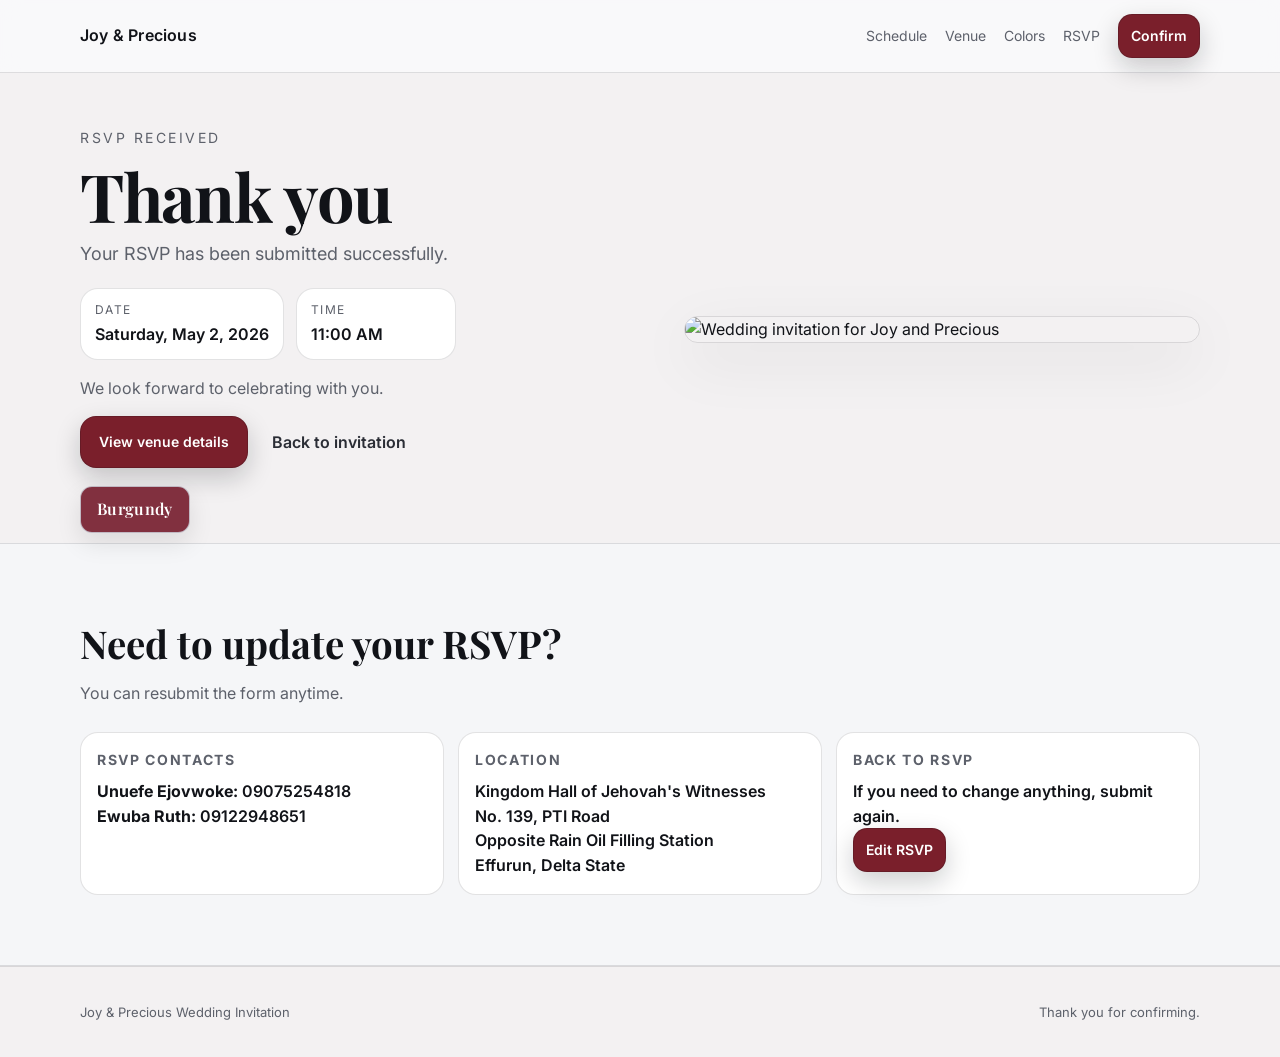
==== thank-you.html @ bad20674 "website" ====
<!-- thank-you.html
Place this file in the same folder as your index.html
Then set your form hidden _next to: thank-you.html

Example:
<input type="hidden" name="_next" value="thank-you.html" />
-->

<!doctype html>
<html lang="en">
<head>
  <meta charset="utf-8" />
  <meta name="viewport" content="width=device-width, initial-scale=1" />
  <title>Thank You | Joy & Precious</title>
  <meta name="description" content="Thank you page for RSVP submission." />
  <link rel="preconnect" href="https://fonts.googleapis.com">
  <link rel="preconnect" href="https://fonts.gstatic.com" crossorigin>
  <link href="https://fonts.googleapis.com/css2?family=Playfair+Display:wght@500;600;700&family=Inter:wght@300;400;500;600&display=swap" rel="stylesheet">
  <link rel="stylesheet" href="styles.css" />
</head>

<body>
  <a class="skip" href="#content">Skip to content</a>

  <header class="topbar">
    <div class="container topbar__inner">
      <div class="brand" aria-label="Site name">Joy &amp; Precious</div>
      <nav class="nav" aria-label="Primary">
        <a href="index.html#timeline">Schedule</a>
        <a href="index.html#details">Venue</a>
        <a href="index.html#colors">Colors</a>
        <a href="index.html#rsvp">RSVP</a>
        <a class="btn btn--small" href="index.html#rsvp">Confirm</a>
      </nav>
      <button class="navbtn" type="button" aria-label="Open menu" aria-expanded="false">
        <span></span><span></span><span></span>
      </button>
    </div>
  </header>

  <main id="content">
    <section class="hero">
      <div class="container hero__grid">
        <div class="hero__copy">
          <p class="eyebrow reveal">RSVP received</p>

          <h1 class="reveal delay-1">Thank you</h1>

          <p class="lead reveal delay-2">
            Your RSVP has been submitted successfully.
          </p>

          <div class="pillrow reveal delay-3">
            <div class="pill">
              <div class="pill__label">Date</div>
              <div class="pill__value">Saturday, May 2, 2026</div>
            </div>
            <div class="pill">
              <div class="pill__label">Time</div>
              <div class="pill__value">11:00 AM</div>
            </div>
          </div>

          <p class="note reveal delay-4">
            We look forward to celebrating with you.
          </p>

          <div class="hero__cta reveal delay-5">
            <a class="btn" href="index.html#details">View venue details</a>
            <a class="link" href="index.html">Back to invitation</a>
          </div>

          <div class="reveal delay-6" style="margin-top: 18px;">
            <span class="badgeColor" aria-label="Color of the day">Burgundy</span>
          </div>
        </div>

        <div class="hero__media reveal delay-2" role="img" aria-label="Wedding invitation artwork">
          <img
            src="assets/img/invitation.png"
            alt="Wedding invitation for Joy and Precious"
            loading="eager"
          />
        </div>
      </div>
    </section>

    <section class="section section--alt">
      <div class="container">
        <div class="section__head">
          <h2 class="reveal">Need to update your RSVP?</h2>
          <p class="subhead reveal delay-1">You can resubmit the form anytime.</p>
        </div>

        <div class="cards">
          <article class="card reveal">
            <h3>RSVP contacts</h3>
            <p><strong>Unuefe Ejovwoke:</strong> 09075254818</p>
            <p><strong>Ewuba Ruth:</strong> 09122948651</p>
          </article>

          <article class="card reveal delay-1">
            <h3>Location</h3>
            <p>
              Kingdom Hall of Jehovah's Witnesses<br>
              No. 139, PTI Road<br>
              Opposite Rain Oil Filling Station<br>
              Effurun, Delta State
            </p>
          </article>

          <article class="card reveal delay-2">
            <h3>Back to RSVP</h3>
            <p>If you need to change anything, submit again.</p>
            <a class="btn btn--small" href="index.html#rsvp">Edit RSVP</a>
          </article>
        </div>
      </div>
    </section>
  </main>

  <footer class="footer">
    <div class="container footer__inner">
      <p>Joy &amp; Precious Wedding Invitation</p>
      <p class="muted">Thank you for confirming.</p>
    </div>
  </footer>

  <script>
    // Mobile nav (same behavior)
    (() => {
      const navBtn = document.querySelector('.navbtn');
      const nav = document.querySelector('.nav');
      if (!navBtn || !nav) return;

      navBtn.addEventListener('click', () => {
        const isOpen = nav.classList.toggle('open');
        navBtn.setAttribute('aria-expanded', String(isOpen));
      });

      nav.querySelectorAll('a').forEach(a => {
        a.addEventListener('click', () => {
          nav.classList.remove('open');
          navBtn.setAttribute('aria-expanded', 'false');
        });
      });

      // Reveal
      const revealEls = Array.from(document.querySelectorAll('.reveal'));
      const io = new IntersectionObserver((entries) => {
        entries.forEach(e => {
          if (e.isIntersecting) e.target.classList.add('is-visible');
        });
      }, { threshold: 0.16 });
      revealEls.forEach(el => io.observe(el));
    })();
  </script>

  <style>
    /* Small badge that matches your bottom-right box style */
    .badgeColor{
      display:inline-flex;
      align-items:center;
      justify-content:center;
      padding:10px 16px;
      border-radius:12px;
      background: rgba(120, 32, 48, 0.92); /* burgundy */
      border: 1px solid rgba(200, 200, 210, 0.9); /* silver/grey */
      color: #fff;
      font-family: "Playfair Display", serif;
      font-weight: 600;
      letter-spacing: 0.02em;
      box-shadow: 0 10px 24px rgba(20,20,24,0.10);
    }
  </style>
</body>
</html>
---- styles.css ----
/* Clean minimal wedding invite template
   Fonts: Playfair Display (headings), Inter (body)
*/

:root{
  --bg: #f3f1f2;
  --panel: #ffffff;
  --text: #111318;
  --muted: #5d616b;
  --line: rgba(17,19,24,.12);
  --shadow: 0 18px 60px rgba(17,19,24,.08);
  --radius: 18px;
  --radius2: 26px;
  --accent: #7a1f2b;
  --accent2: #2a2d35;
}

*{ box-sizing:border-box; }
html,body{ height:100%; }
body{
  margin:0;
  background: var(--bg);
  color: var(--text);
  font-family: Inter, system-ui, -apple-system, Segoe UI, Roboto, Helvetica, Arial, "Apple Color Emoji","Segoe UI Emoji";
  line-height:1.55;
}

img{ max-width:100%; display:block; border-radius: var(--radius2); }
a{ color:inherit; text-decoration:none; }
code{ font-family: ui-monospace, SFMono-Regular, Menlo, Monaco, Consolas, "Liberation Mono","Courier New", monospace; }

.container{
  width:min(1120px, calc(100% - 40px));
  margin-inline:auto;
}

.skip{
  position:absolute;
  left:-999px;
  top:10px;
  background:#fff;
  padding:10px 12px;
  border-radius:12px;
  border:1px solid var(--line);
}
.skip:focus{ left:10px; z-index:1000; }

.topbar{
  position:sticky;
  top:0;
  z-index:50;
  background: rgba(251,251,252,.75);
  backdrop-filter: blur(10px);
  border-bottom: 1px solid var(--line);
}
.topbar__inner{
  display:flex;
  align-items:center;
  justify-content:space-between;
  padding:14px 0;
}
.brand{
  font-weight:600;
  letter-spacing:.2px;
}
.nav{
  display:flex;
  align-items:center;
  gap:18px;
  font-size:14px;
  color: var(--muted);
}
.nav a:hover{ color: var(--text); }

.navbtn{
  display:none;
  width:42px;
  height:42px;
  border:1px solid var(--line);
  background: var(--panel);
  border-radius: 14px;
  padding:10px;
}
.navbtn span{
  display:block;
  height:2px;
  background: var(--text);
  margin:5px 0;
  border-radius:10px;
}

.btn{
  display:inline-flex;
  align-items:center;
  justify-content:center;
  padding:14px 18px;
  border-radius: 16px;
  border:1px solid rgba(11,13,18,.18);
  background: var(--accent);
  color: #fff;
  font-weight:600;
  font-size:14px;
  transition: transform .18s ease, filter .18s ease;
  box-shadow: 0 10px 26px rgba(11,13,18,.20);
}
.btn:hover{ transform: translateY(-1px); filter: brightness(1.02); }
.btn:active{ transform: translateY(0); }
.btn--small{ padding:10px 12px; border-radius: 14px; }

.link{
  display:inline-flex;
  align-items:center;
  gap:10px;
  font-weight:600;
  color: var(--accent2);
  padding:10px 12px;
  border-radius: 14px;
}
.link:hover{ background: rgba(11,13,18,.05); }

.hero{
  padding: 54px 0 10px;
}
.hero__grid{
  display:grid;
  grid-template-columns: 1.05fr .95fr;
  gap: 34px;
  align-items:center;
}
.eyebrow{
  color: var(--muted);
  font-size: 14px;
  letter-spacing: .18em;
  text-transform: uppercase;
  margin:0 0 14px;
}
h1{
  font-family: "Playfair Display", serif;
  font-size: clamp(40px, 5.2vw, 72px);
  line-height:1.02;
  margin: 0 0 10px;
  letter-spacing: -.02em;
}
.lead{
  font-size: 18px;
  color: var(--muted);
  margin: 0 0 20px;
}
.hero__cta{
  display:flex;
  gap: 12px;
  align-items:center;
  flex-wrap:wrap;
  margin-top: 10px;
}
.note{
  color: var(--muted);
  margin-top: 16px;
}
.hero__media img{
  border-radius: 34px;
  box-shadow: var(--shadow);
  border: 1px solid var(--line);
}

.pillrow{
  display:flex;
  gap: 12px;
  flex-wrap:wrap;
  margin-top: 14px;
}
.pill{
  background: var(--panel);
  border:1px solid var(--line);
  border-radius: 18px;
  padding: 12px 14px;
  min-width: 160px;
}
.pill__label{
  color: var(--muted);
  font-size: 12px;
  letter-spacing: .12em;
  text-transform: uppercase;
}
.pill__value{
  font-weight: 600;
  margin-top: 2px;
}

.section{
  padding: 70px 0;
}
.section--alt{
  background: #f5f6f8;
  border-top: 1px solid var(--line);
  border-bottom: 1px solid var(--line);
}
.section__head{
  margin-bottom: 26px;
}
.section__head h2{
  font-family: "Playfair Display", serif;
  font-size: clamp(28px, 3vw, 42px);
  margin:0 0 8px;
}
.subhead{
  color: var(--muted);
  margin:0;
}

.timeline{
  display:grid;
  grid-template-columns: repeat(3, 1fr);
  gap: 14px;
}
.timeline__item{
  background: var(--panel);
  border:1px solid var(--line);
  border-radius: var(--radius);
  padding: 16px 16px;
  box-shadow: 0 6px 24px rgba(11,13,18,.05);
}
.timeline__time{
  font-weight: 700;
}
.timeline__text{
  color: var(--muted);
  margin-top: 6px;
}

.split{
  display:grid;
  grid-template-columns: 1.1fr .9fr;
  gap: 28px;
  align-items:start;
}
.split__copy p{
  color: var(--muted);
  font-size: 16px;
  margin: 0 0 18px;
  max-width: 60ch;
}
.cards{
  display:grid;
  grid-template-columns: repeat(3, 1fr);
  gap: 14px;
}
.card{
  background: var(--panel);
  border:1px solid var(--line);
  border-radius: var(--radius);
  padding: 16px 16px;
}
.card h3{
  margin: 0 0 8px;
  font-size: 14px;
  letter-spacing:.12em;
  text-transform: uppercase;
  color: var(--muted);
}
.card p{ margin:0; font-weight:600; }

.grid3{
  display:grid;
  grid-template-columns: repeat(3, 1fr);
  gap: 14px;
}
.panel{
  background: var(--panel);
  border:1px solid var(--line);
  border-radius: var(--radius);
  padding: 18px 18px;
}
.panel h3{
  margin: 0 0 8px;
  font-size: 18px;
}
.panel p{
  margin:0;
  color: var(--muted);
}

.photoRow{
  display:grid;
  grid-template-columns: repeat(3, 1fr);
  gap: 14px;
  margin-top: 18px;
}
.photoRow img{
  border:1px solid var(--line);
  box-shadow: 0 10px 38px rgba(11,13,18,.06);
}

.rsvp{
  display:grid;
  grid-template-columns: 1.05fr .95fr;
  gap: 18px;
  align-items:start;
}
.form{
  background: var(--panel);
  border:1px solid var(--line);
  border-radius: 24px;
  padding: 18px;
  box-shadow: 0 14px 48px rgba(11,13,18,.07);
}
.field{
  display:flex;
  flex-direction:column;
  gap: 8px;
  margin-bottom: 14px;
}
label{
  font-size: 13px;
  color: var(--muted);
  font-weight: 600;
  letter-spacing: .02em;
}
input, select, textarea{
  font: inherit;
  padding: 12px 12px;
  border-radius: 16px;
  border: 1px solid rgba(11,13,18,.18);
  background: #fff;
  outline: none;
}
input:focus, select:focus, textarea:focus{
  border-color: rgba(11,13,18,.36);
  box-shadow: 0 0 0 4px rgba(11,13,18,.06);
}
.help{
  color: var(--muted);
  font-size: 12px;
}
.error{
  color: #b42318;
  font-size: 12px;
  min-height: 14px;
}
.form__hint{
  color: var(--muted);
  font-size: 12px;
  margin: 12px 0 0;
}

.aside{
  display:flex;
  flex-direction:column;
  gap: 14px;
}
.aside__card{
  background: var(--panel);
  border:1px solid var(--line);
  border-radius: 24px;
  padding: 16px;
}
.aside__card h3{
  margin: 0 0 8px;
  font-family: "Playfair Display", serif;
}
.aside__card p{ margin: 0 0 6px; color: var(--muted); }
.map{
  margin-top: 10px;
  border-radius: 18px;
  overflow:hidden;
  border:1px solid var(--line);
}
.map iframe{
  width:100%;
  height:260px;
  border:0;
}

.cta{
  padding: 76px 0 86px;
}
.cta__inner{
  background: var(--text);
  color:#fff;
  border-radius: 34px;
  padding: 44px 26px;
  text-align:center;
  box-shadow: 0 20px 70px rgba(11,13,18,.22);
}
.cta__inner h2{
  font-family: "Playfair Display", serif;
  font-size: clamp(28px, 3.2vw, 44px);
  margin:0 0 10px;
}
.cta__inner p{ margin:0 0 18px; color: rgba(255,255,255,.78); }
.cta__inner .btn{ background:#fff; color: var(--text); border-color: rgba(255,255,255,.2); box-shadow:none; }

.footer{
  border-top: 1px solid var(--line);
  padding: 22px 0;
}
.footer__inner{
  display:flex;
  justify-content:space-between;
  gap: 14px;
  flex-wrap:wrap;
  color: var(--muted);
  font-size: 13px;
}
.muted{ color: var(--muted); }

.toast{
  position: fixed;
  left: 50%;
  bottom: 18px;
  transform: translateX(-50%);
  padding: 12px 14px;
  border-radius: 16px;
  background: rgba(11,13,18,.92);
  color:#fff;
  border: 1px solid rgba(255,255,255,.14);
  box-shadow: 0 18px 60px rgba(11,13,18,.30);
  opacity:0;
  pointer-events:none;
  transition: opacity .18s ease, transform .18s ease;
}
.toast.show{
  opacity:1;
  transform: translateX(-50%) translateY(-2px);
}

/* reveal animation */
.reveal{
  opacity:0;
  transform: translateY(10px);
  transition: opacity .6s ease, transform .6s ease;
}
.reveal.is-visible{
  opacity:1;
  transform: translateY(0);
}
.delay-1{ transition-delay: .06s; }
.delay-2{ transition-delay: .12s; }
.delay-3{ transition-delay: .18s; }
.delay-4{ transition-delay: .24s; }
.delay-5{ transition-delay: .30s; }

/* responsive */
@media (max-width: 940px){
  .hero__grid{ grid-template-columns: 1fr; }
  .split{ grid-template-columns: 1fr; }
  .timeline{ grid-template-columns: 1fr; }
  .cards{ grid-template-columns: 1fr; }
  .grid3{ grid-template-columns: 1fr; }
  .photoRow{ grid-template-columns: 1fr; }
  .rsvp{ grid-template-columns: 1fr; }
  .nav{ display:none; }
  .navbtn{ display:block; }
  .topbar{ background: rgba(251,251,252,.92); }
  .nav.open{
    display:flex;
    position:absolute;
    left: 20px;
    right: 20px;
    top: 64px;
    padding: 14px;
    border:1px solid var(--line);
    background: var(--panel);
    border-radius: 18px;
    box-shadow: 0 18px 60px rgba(11,13,18,.10);
    flex-direction:column;
    align-items:flex-start;
  }
}

/* Wedding specific tweaks */
.hero__parents{
  margin: 0 0 10px;
  color: var(--muted);
  font-size: 14px;
  letter-spacing: .02em;
}
.hero__parentsSub{
  display:block;
  margin-top:4px;
  letter-spacing: .12em;
  text-transform: uppercase;
  font-size: 12px;
}
.amp{ font-weight:600; }

.swatch{
  width: 100%;
  height: 86px;
  border-radius: 18px;
  border: 1px solid var(--line);
  margin-bottom: 14px;
}
.swatch--burgundy{ background: #7a1f2b; }
.swatch--grey{ background: #6d7078; }
.swatch--silver{ background: linear-gradient(135deg, #cfd3d8, #f5f7fa); }

.musicfab{
  position: fixed;
  right: 18px;
  bottom: 18px;
  width: 54px;
  height: 54px;
  border-radius: 999px;
  border: 1px solid rgba(255,255,255,.35);
  background: var(--accent);
  box-shadow: 0 14px 34px rgba(17,19,24,.22);
  cursor: pointer;
  display: grid;
  place-items: center;
  z-index: 80;
}
.musicfab:focus{ outline: 3px solid rgba(122,31,43,.35); outline-offset: 3px; }
.musicfab__icon{
  width: 22px;
  height: 22px;
  display:block;
  position: relative;
}

/* play icon */
.musicfab__icon[data-icon="play"]::before{
  content: "";
  position:absolute;
  left: 8px;
  top: 4px;
  width: 0;
  height: 0;
  border-top: 7px solid transparent;
  border-bottom: 7px solid transparent;
  border-left: 11px solid #fff;
}

/* pause icon */
.musicfab__icon[data-icon="pause"]::before,
.musicfab__icon[data-icon="pause"]::after{
  content: "";
  position:absolute;
  top: 4px;
  width: 6px;
  height: 14px;
  background: #fff;
  border-radius: 2px;
}
.musicfab__icon[data-icon="pause"]::before{ left: 5px; }
.musicfab__icon[data-icon="pause"]::after{ left: 12px; }

@media (max-width: 520px){
  .musicfab{ right: 14px; bottom: 14px; }
}
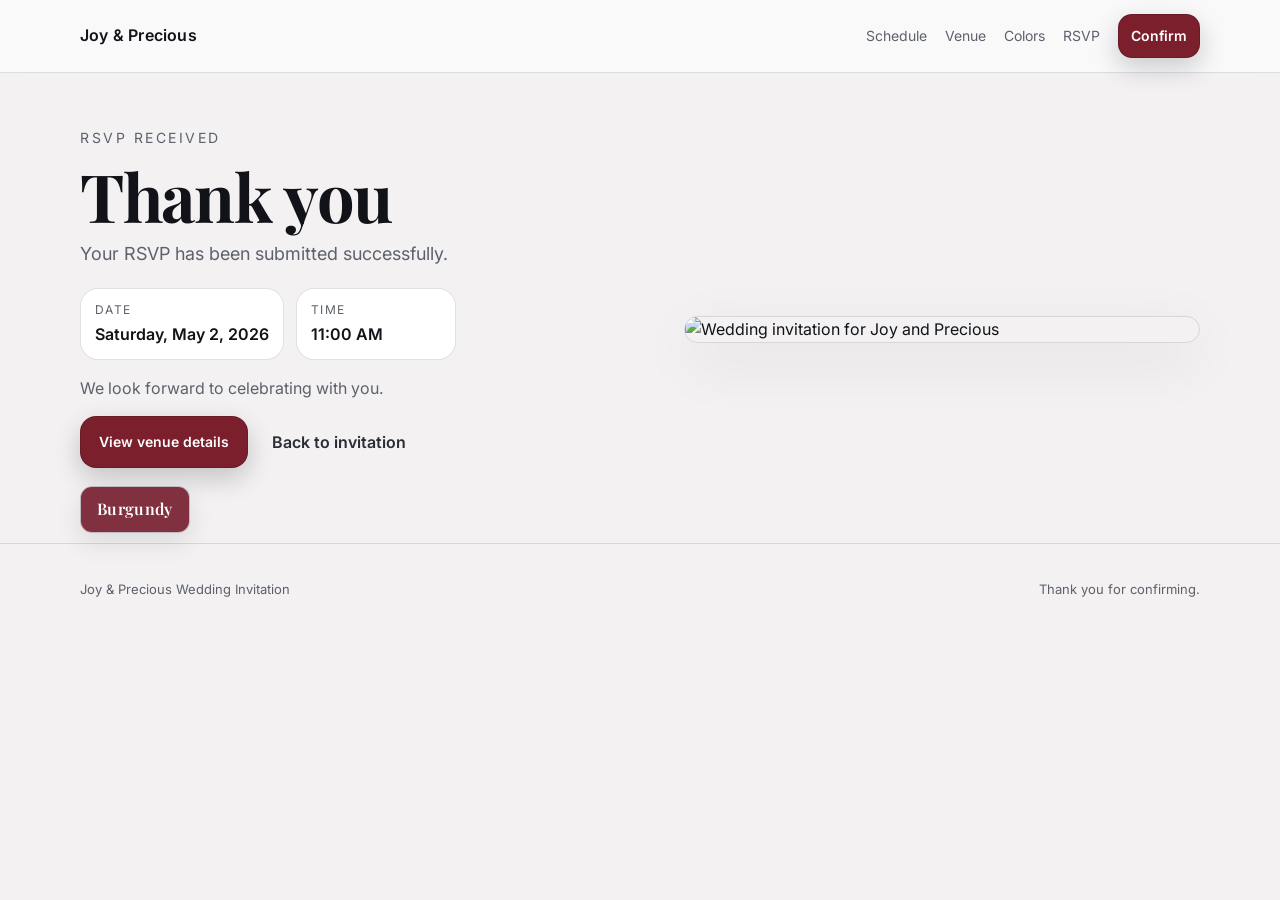
==== commit d74a8728: "website" ====
--- a/thank-you.html
+++ b/thank-you.html
@@ -1,10 +1,4 @@
-<!-- thank-you.html
-Place this file in the same folder as your index.html
-Then set your form hidden _next to: thank-you.html
 
-Example:
-<input type="hidden" name="_next" value="thank-you.html" />
--->
 
 <!doctype html>
 <html lang="en">
@@ -18,7 +12,6 @@
   <link href="https://fonts.googleapis.com/css2?family=Playfair+Display:wght@500;600;700&family=Inter:wght@300;400;500;600&display=swap" rel="stylesheet">
   <link rel="stylesheet" href="styles.css" />
 </head>
-
 <body>
   <a class="skip" href="#content">Skip to content</a>
 
@@ -43,12 +36,8 @@
       <div class="container hero__grid">
         <div class="hero__copy">
           <p class="eyebrow reveal">RSVP received</p>
-
           <h1 class="reveal delay-1">Thank you</h1>
-
-          <p class="lead reveal delay-2">
-            Your RSVP has been submitted successfully.
-          </p>
+          <p class="lead reveal delay-2">Your RSVP has been submitted successfully.</p>
 
           <div class="pillrow reveal delay-3">
             <div class="pill">
@@ -61,9 +50,7 @@
             </div>
           </div>
 
-          <p class="note reveal delay-4">
-            We look forward to celebrating with you.
-          </p>
+          <p class="note reveal delay-4">We look forward to celebrating with you.</p>
 
           <div class="hero__cta reveal delay-5">
             <a class="btn" href="index.html#details">View venue details</a>
@@ -71,49 +58,12 @@
           </div>
 
           <div class="reveal delay-6" style="margin-top: 18px;">
-            <span class="badgeColor" aria-label="Color of the day">Burgundy</span>
+            <span class="badgeColor">Burgundy</span>
           </div>
         </div>
 
         <div class="hero__media reveal delay-2" role="img" aria-label="Wedding invitation artwork">
-          <img
-            src="assets/img/invitation.png"
-            alt="Wedding invitation for Joy and Precious"
-            loading="eager"
-          />
-        </div>
-      </div>
-    </section>
-
-    <section class="section section--alt">
-      <div class="container">
-        <div class="section__head">
-          <h2 class="reveal">Need to update your RSVP?</h2>
-          <p class="subhead reveal delay-1">You can resubmit the form anytime.</p>
-        </div>
-
-        <div class="cards">
-          <article class="card reveal">
-            <h3>RSVP contacts</h3>
-            <p><strong>Unuefe Ejovwoke:</strong> 09075254818</p>
-            <p><strong>Ewuba Ruth:</strong> 09122948651</p>
-          </article>
-
-          <article class="card reveal delay-1">
-            <h3>Location</h3>
-            <p>
-              Kingdom Hall of Jehovah's Witnesses<br>
-              No. 139, PTI Road<br>
-              Opposite Rain Oil Filling Station<br>
-              Effurun, Delta State
-            </p>
-          </article>
-
-          <article class="card reveal delay-2">
-            <h3>Back to RSVP</h3>
-            <p>If you need to change anything, submit again.</p>
-            <a class="btn btn--small" href="index.html#rsvp">Edit RSVP</a>
-          </article>
+          <img src="assets/img/invitation.png" alt="Wedding invitation for Joy and Precious" loading="eager" />
         </div>
       </div>
     </section>
@@ -127,25 +77,22 @@
   </footer>
 
   <script>
-    // Mobile nav (same behavior)
     (() => {
       const navBtn = document.querySelector('.navbtn');
       const nav = document.querySelector('.nav');
-      if (!navBtn || !nav) return;
+      if (navBtn && nav) {
+        navBtn.addEventListener('click', () => {
+          const isOpen = nav.classList.toggle('open');
+          navBtn.setAttribute('aria-expanded', String(isOpen));
+        });
+        nav.querySelectorAll('a').forEach(a => {
+          a.addEventListener('click', () => {
+            nav.classList.remove('open');
+            navBtn.setAttribute('aria-expanded', 'false');
+          });
+        });
+      }
 
-      navBtn.addEventListener('click', () => {
-        const isOpen = nav.classList.toggle('open');
-        navBtn.setAttribute('aria-expanded', String(isOpen));
-      });
-
-      nav.querySelectorAll('a').forEach(a => {
-        a.addEventListener('click', () => {
-          nav.classList.remove('open');
-          navBtn.setAttribute('aria-expanded', 'false');
-        });
-      });
-
-      // Reveal
       const revealEls = Array.from(document.querySelectorAll('.reveal'));
       const io = new IntersectionObserver((entries) => {
         entries.forEach(e => {
@@ -157,15 +104,14 @@
   </script>
 
   <style>
-    /* Small badge that matches your bottom-right box style */
     .badgeColor{
       display:inline-flex;
       align-items:center;
       justify-content:center;
       padding:10px 16px;
       border-radius:12px;
-      background: rgba(120, 32, 48, 0.92); /* burgundy */
-      border: 1px solid rgba(200, 200, 210, 0.9); /* silver/grey */
+      background: rgba(120, 32, 48, 0.92);
+      border: 1px solid rgba(200, 200, 210, 0.9);
       color: #fff;
       font-family: "Playfair Display", serif;
       font-weight: 600;
